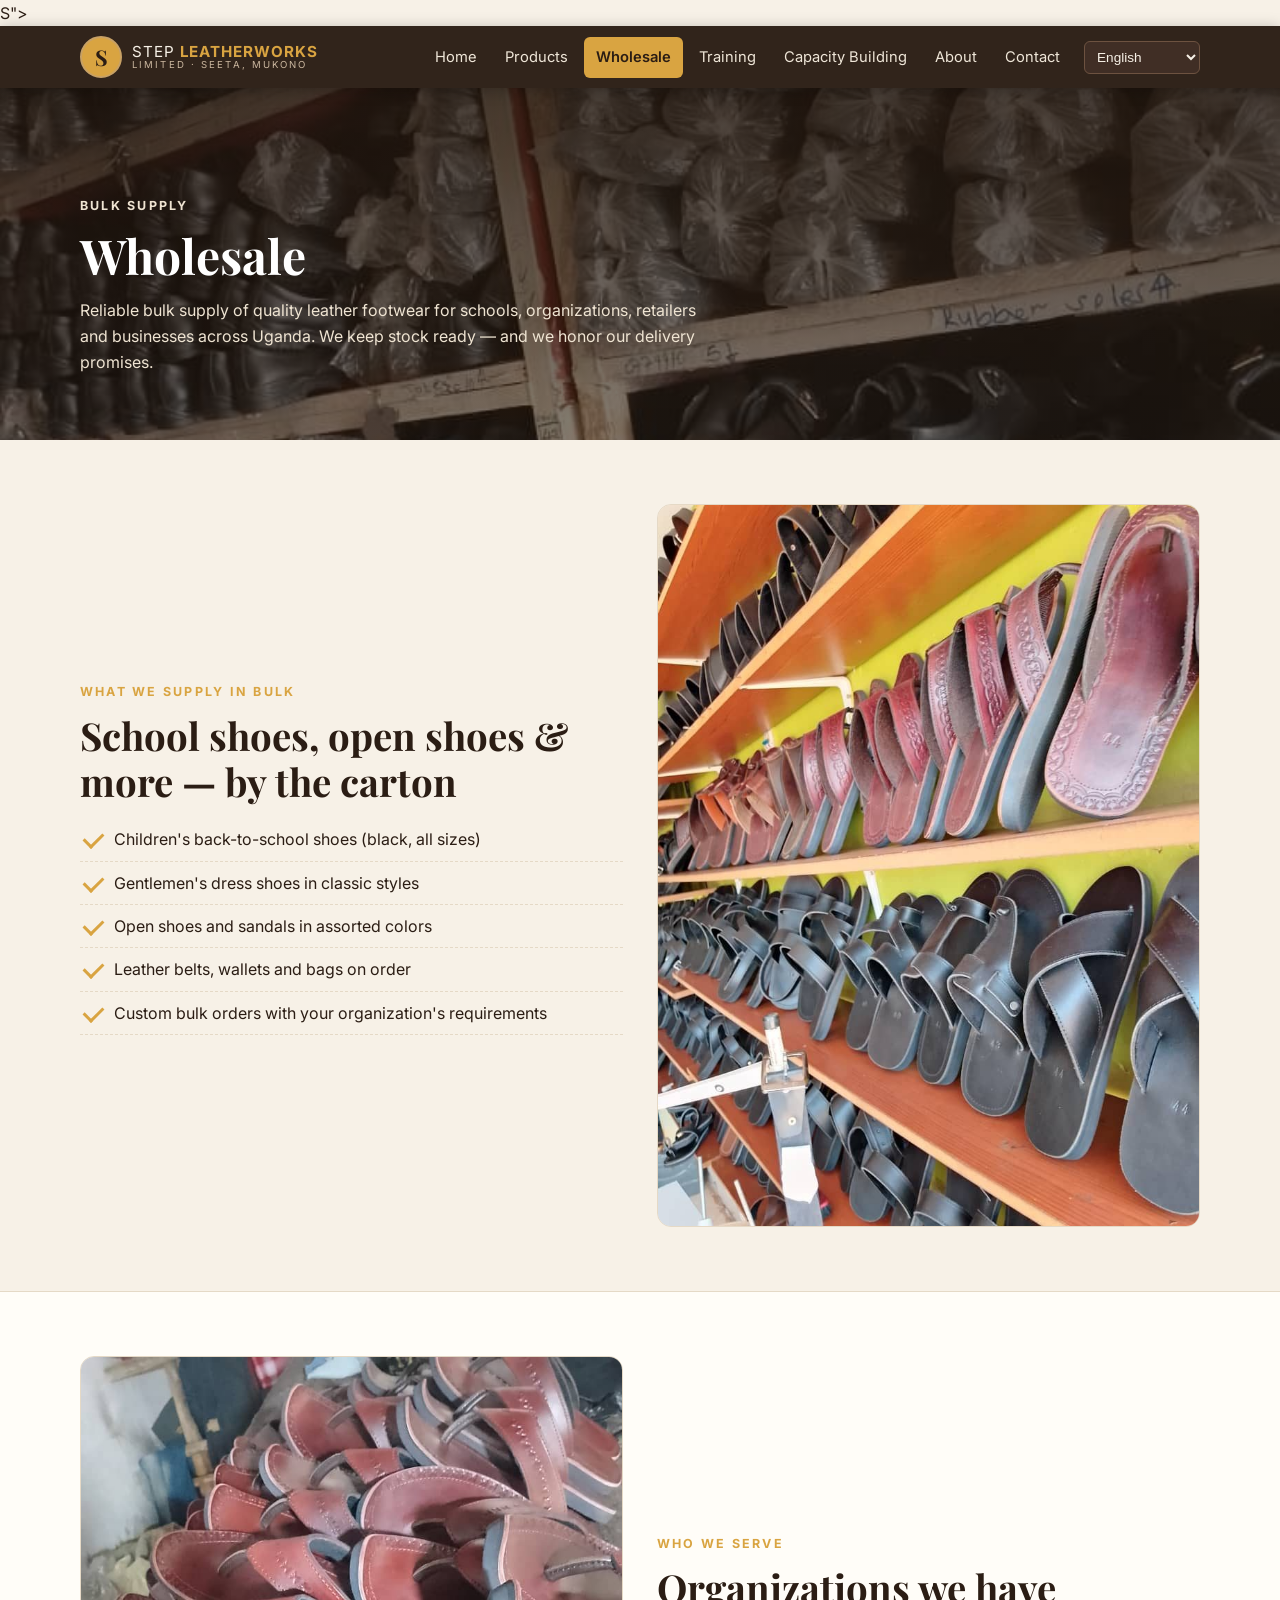
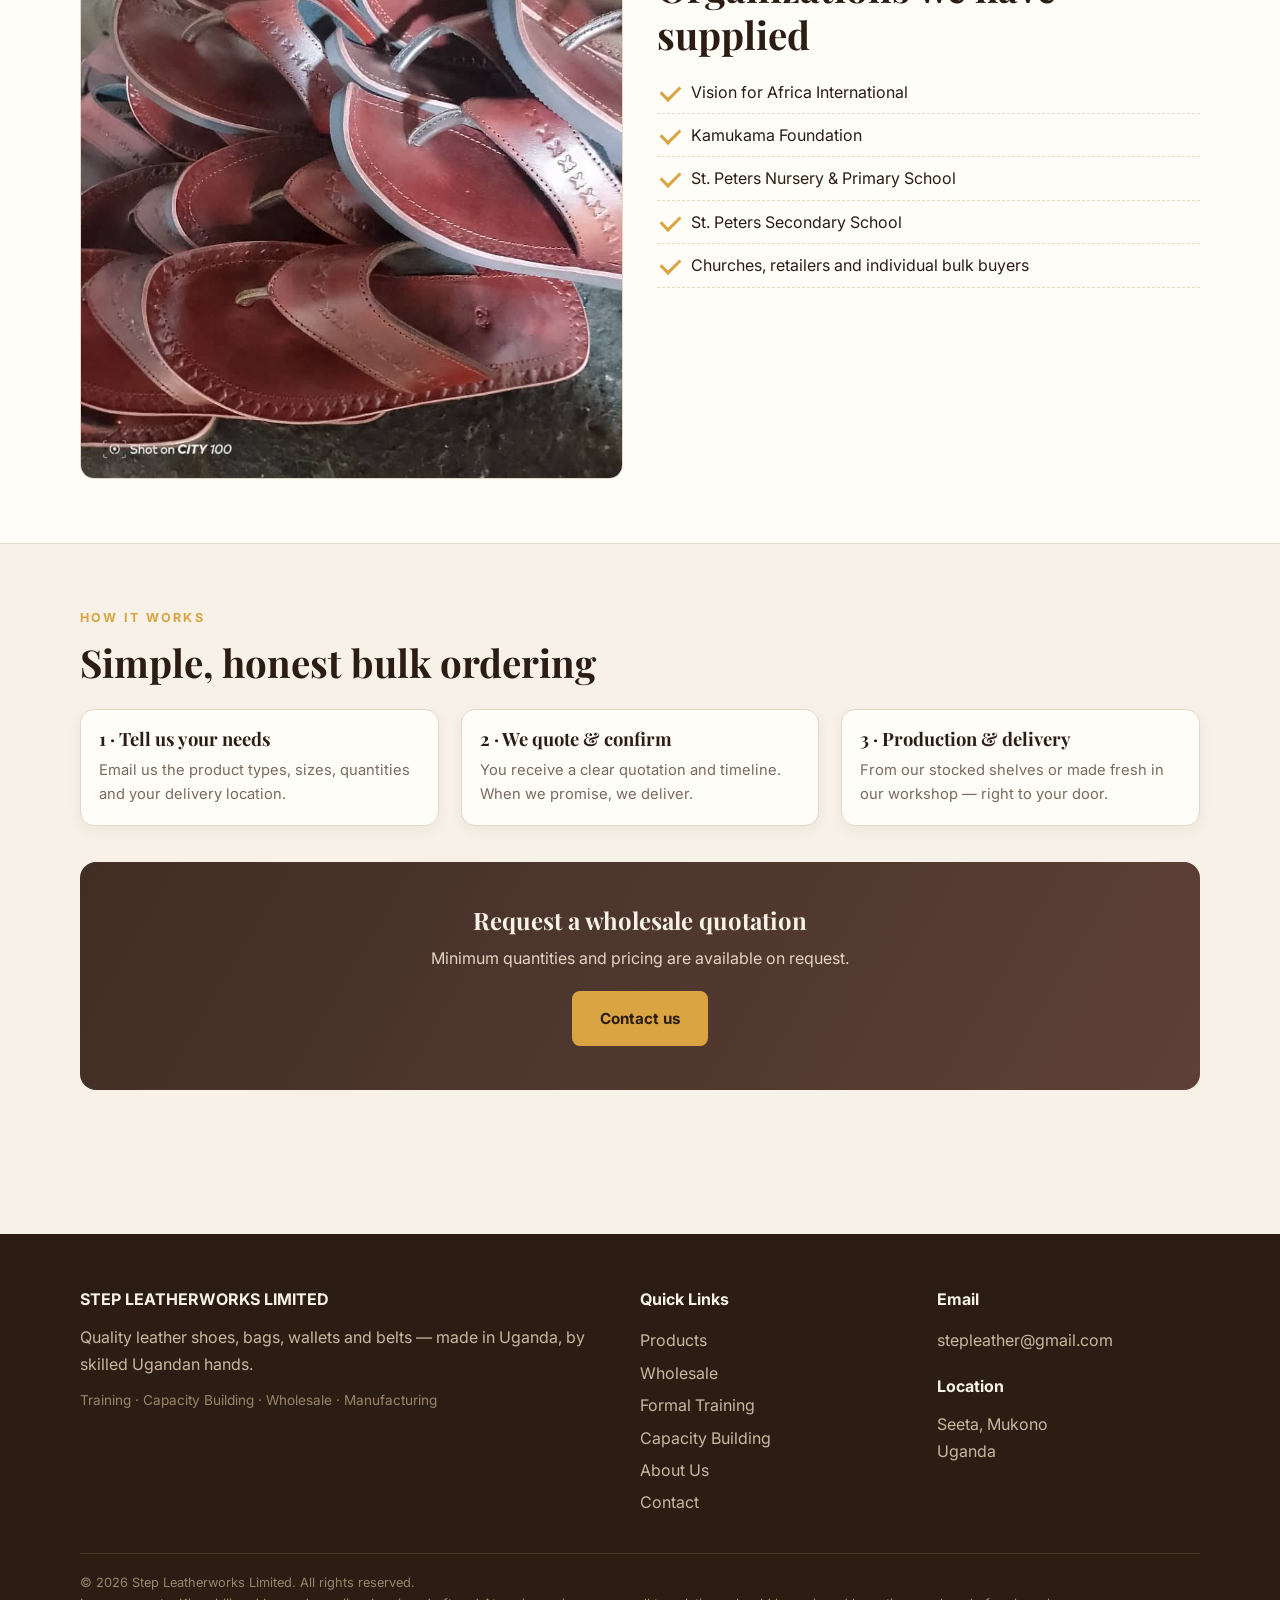
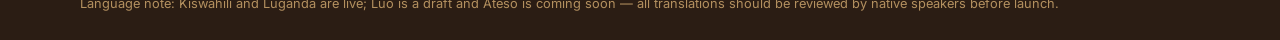
==== wholesale.html @ 599014ef "Deploy Step Leatherworks website with full assets" ====
<!DOCTYPE html>
<html lang="en">
<head>
<meta charset="UTF-8">
<meta name="viewport" content="width=device-width, initial-scale=1.0">
<title>Wholesale | Step Leatherworks Limited</title>
<meta name="description" content="Wholesale leather shoes and sandals in bulk for schools, organizations and retailers — Step Leatherworks, Seeta Mukono, Uganda.">
<link rel="icon" href="data:image/svg+xml,<svg xmlns="http://www.w3.org/2000/svg" viewBox="0 0 64 64"><circle cx="32" cy="32" r="30" fill="%23d9a441"/><text x="32" y="43" font-size="34" font-family="Georgia" font-weight="bold" text-anchor="middle" fill="%232b1d14">S</text></svg>">
<link rel="preconnect" href="https://fonts.googleapis.com">
<link href="https://fonts.googleapis.com/css2?family=Playfair+Display:wght@600;700&family=Inter:wght@400;600;700&display=swap" rel="stylesheet">
<link rel="stylesheet" href="assets/css/style.css">
</head>
<body>
<header class="site-header">
  <div class="container nav-wrap">
    <a class="brand" href="index.html">
      <span class="brand-mark">S</span>
      <span class="brand-text">STEP <b>LEATHERWORKS</b><small>LIMITED · SEETA, MUKONO</small></span>
    </a>
    <button class="nav-toggle" aria-label="Menu">☰</button>
    <nav class="main-nav">
        <a href="index.html" data-i18n="nav_home">Home</a>
        <a href="products.html" data-i18n="nav_products">Products</a>
        <a href="wholesale.html" data-i18n="nav_wholesale" class="active">Wholesale</a>
        <a href="training.html" data-i18n="nav_training">Training</a>
        <a href="capacity.html" data-i18n="nav_capacity">Capacity Building</a>
        <a href="about.html" data-i18n="nav_about">About</a>
        <a href="contact.html" data-i18n="nav_contact">Contact</a>
        <select id="langSel" aria-label="Language">
          <option value="en">English</option>
          <option value="sw">Kiswahili</option>
          <option value="lg">Luganda</option>
          <option value="lo">Luo (draft)</option>
          <option value="at">Ateso (soon)</option>
        </select>
    </nav>
  </div>
</header>


<section class="page-hero" style="background-image:url('assets/img/stock-shelves.jpg')">
  <div class="container">
    <p class="kicker">Bulk Supply</p>
    <h1>Wholesale</h1>
    <p>Reliable bulk supply of quality leather footwear for schools, organizations, retailers
       and businesses across Uganda. We keep stock ready — and we honor our delivery promises.</p>
  </div>
</section>

<section class="section">
  <div class="container split">
    <div>
      <p class="kicker">What we supply in bulk</p>
      <h2 class="section-title">School shoes, open shoes &amp; more — by the carton</h2>
      <ul class="checks">
        <li>Children's back-to-school shoes (black, all sizes)</li>
        <li>Gentlemen's dress shoes in classic styles</li>
        <li>Open shoes and sandals in assorted colors</li>
        <li>Leather belts, wallets and bags on order</li>
        <li>Custom bulk orders with your organization's requirements</li>
      </ul>
    </div>
    <div><img class="img-round" src="assets/img/open-shelves-2.jpg" alt="Rows of sandals ready for wholesale"></div>
  </div>
</section>

<section class="section alt">
  <div class="container split">
    <div><img class="img-round" src="assets/img/open-pile.jpg" alt="Leather sandals prepared in bulk"></div>
    <div>
      <p class="kicker">Who we serve</p>
      <h2 class="section-title">Organizations we have supplied</h2>
      <ul class="checks">
        <li>Vision for Africa International</li>
        <li>Kamukama Foundation</li>
        <li>St. Peters Nursery &amp; Primary School</li>
        <li>St. Peters Secondary School</li>
        <li>Churches, retailers and individual bulk buyers</li>
      </ul>
    </div>
  </div>
</section>

<section class="section">
  <div class="container">
    <p class="kicker">How it works</p>
    <h2 class="section-title">Simple, honest bulk ordering</h2>
    <div class="grid-3" style="margin-top:24px">
      <div class="card"><div class="card-body"><h3>1 · Tell us your needs</h3>
        <p>Email us the product types, sizes, quantities and your delivery location.</p></div></div>
      <div class="card"><div class="card-body"><h3>2 · We quote &amp; confirm</h3>
        <p>You receive a clear quotation and timeline. When we promise, we deliver.</p></div></div>
      <div class="card"><div class="card-body"><h3>3 · Production &amp; delivery</h3>
        <p>From our stocked shelves or made fresh in our workshop — right to your door.</p></div></div>
    </div>
    <div class="cta-banner" style="margin-top:36px">
      <h2>Request a wholesale quotation</h2>
      <p>Minimum quantities and pricing are available on request.</p>
      <a class="btn" href="contact.html">Contact us</a>
    </div>
  </div>
</section>


<footer class="site-footer">
  <div class="container">
    <div class="footer-grid">
      <div>
        <h4>STEP LEATHERWORKS LIMITED</h4>
        <p data-i18n="foot_tag">Quality leather shoes, bags, wallets and belts — made in Uganda, by skilled Ugandan hands.</p>
        <p style="margin-top:12px;font-size:.85rem;color:#9b8468">Training · Capacity Building · Wholesale · Manufacturing</p>
      </div>
      <div>
        <h4 data-i18n="f_links">Quick Links</h4>
        <a href="products.html">Products</a>
        <a href="wholesale.html">Wholesale</a>
        <a href="training.html">Formal Training</a>
        <a href="capacity.html">Capacity Building</a>
        <a href="about.html">About Us</a>
        <a href="contact.html">Contact</a>
      </div>
      <div>
        <h4 data-i18n="f_email">Email</h4>
        <a href="mailto:stepleather@gmail.com">stepleather@gmail.com</a>
        <h4 style="margin-top:16px" data-i18n="f_loc">Location</h4>
        <span>Seeta, Mukono<br>Uganda</span>
      </div>
    </div>
    <div class="footer-note">
      <p>© 2026 Step Leatherworks Limited. All rights reserved.</p>
      <p class="disc">Language note: Kiswahili and Luganda are live; Luo is a draft and Ateso is coming soon — all translations should be reviewed by native speakers before launch.</p>
    </div>
  </div>
</footer>
<script src="assets/js/main.js"></script>
</body>
</html>
---- assets/css/style.css ----
/* ============ STEP LEATHERWORKS — site stylesheet ============ */
:root{
  --ink:#2b1d14; --brown:#5d4037; --brown-d:#402e25; --tan:#c8a165; --amber:#d9a441;
  --cream:#f7f1e7; --paper:#fffdf8; --muted:#7a6a5d; --line:#e5d9c6;
}
*{margin:0;padding:0;box-sizing:border-box}
html{scroll-behavior:smooth}
body{font-family:'Inter',system-ui,-apple-system,'Segoe UI',sans-serif;color:var(--ink);
  background:var(--cream);line-height:1.65;font-size:16px}
h1,h2,h3,.serif{font-family:'Playfair Display',Georgia,'Times New Roman',serif;line-height:1.2}
img{max-width:100%;display:block}
a{color:var(--brown)}
.container{width:min(1120px,92%);margin:0 auto}
.section{padding:64px 0}
.section.alt{background:var(--paper);border-top:1px solid var(--line);border-bottom:1px solid var(--line)}
.kicker{text-transform:uppercase;letter-spacing:.18em;font-size:.78rem;color:var(--amber);
  font-weight:700;margin-bottom:10px}
.section-title{font-size:clamp(1.6rem,3.5vw,2.4rem);margin-bottom:14px}
.lead{color:var(--muted);max-width:70ch}

/* ---------- header ---------- */
.site-header{position:sticky;top:0;z-index:50;background:rgba(43,29,20,.97);
  box-shadow:0 2px 14px rgba(0,0,0,.25)}
.nav-wrap{display:flex;align-items:center;justify-content:space-between;gap:16px;padding:10px 0}
.brand{display:flex;align-items:center;gap:10px;text-decoration:none;color:var(--cream)}
.brand-mark{width:42px;height:42px;border-radius:50%;background:var(--amber);color:var(--ink);
  display:grid;place-items:center;font-family:'Playfair Display',serif;font-weight:700;font-size:1.35rem;
  border:2px solid var(--tan)}
.brand-text{line-height:1.1;font-size:.95rem;letter-spacing:.06em}
.brand-text b{color:var(--amber)}
.brand-text small{display:block;font-size:.6rem;letter-spacing:.22em;color:#cbb79f}
.main-nav{display:flex;align-items:center;gap:4px;flex-wrap:wrap}
.main-nav a{color:#efe6d8;text-decoration:none;padding:8px 12px;border-radius:6px;font-size:.92rem}
.main-nav a:hover{background:rgba(255,255,255,.08)}
.main-nav a.active{background:var(--amber);color:var(--ink);font-weight:600}
#langSel{margin-left:8px;background:var(--brown-d);color:var(--cream);border:1px solid #6d5240;
  border-radius:6px;padding:7px 8px;font-size:.85rem}
.nav-toggle{display:none;background:none;border:1px solid #6d5240;color:var(--cream);
  border-radius:6px;font-size:1.3rem;padding:4px 12px;cursor:pointer}
@media(max-width:900px){
  .nav-toggle{display:block}
  .main-nav{display:none;position:absolute;top:100%;left:0;right:0;background:var(--ink);
    flex-direction:column;align-items:stretch;padding:10px 4%;gap:2px}
  .main-nav.open{display:flex}
  #langSel{margin:8px 0 0}
}

/* ---------- hero ---------- */
.hero{position:relative;min-height:74vh;display:flex;align-items:center;color:#fff;
  background-size:cover;background-position:center}
.hero::before{content:"";position:absolute;inset:0;
  background:linear-gradient(105deg,rgba(28,17,10,.88) 20%,rgba(28,17,10,.55) 60%,rgba(28,17,10,.35))}
.hero .container{position:relative;z-index:1;padding:70px 0}
.hero h1{font-size:clamp(2rem,5.4vw,3.6rem);max-width:16ch;margin:12px 0 18px}
.hero p{max-width:56ch;font-size:1.05rem;color:#efe4d2}
.hero .kicker{color:var(--amber)}
.hero-btns{display:flex;gap:14px;margin-top:28px;flex-wrap:wrap}

/* ---------- page hero ---------- */
.page-hero{position:relative;color:#fff;padding:96px 0 64px;background-size:cover;background-position:center}
.page-hero::before{content:"";position:absolute;inset:0;
  background:linear-gradient(180deg,rgba(30,19,11,.82),rgba(30,19,11,.55))}
.page-hero .container{position:relative;z-index:1}
.page-hero h1{font-size:clamp(1.9rem,4.6vw,3rem);max-width:22ch}
.page-hero p{max-width:64ch;color:#efe4d2;margin-top:12px}

/* ---------- buttons ---------- */
.btn{display:inline-block;background:var(--amber);color:var(--ink);text-decoration:none;
  padding:13px 26px;border-radius:8px;font-weight:700;border:2px solid var(--amber);cursor:pointer;
  font-size:.95rem;transition:.2s}
.btn:hover{background:var(--tan);border-color:var(--tan)}
.btn-ghost{background:transparent;color:var(--cream);border-color:var(--tan)}
.btn-ghost:hover{background:rgba(255,255,255,.12);color:#fff}
.btn-dark{background:var(--brown);border-color:var(--brown);color:var(--cream)}
.btn-dark:hover{background:var(--brown-d)}

/* ---------- stats ---------- */
.stats{display:grid;grid-template-columns:repeat(auto-fit,minmax(180px,1fr));gap:16px;margin-top:-46px;position:relative;z-index:2}
.stat{background:var(--paper);border:1px solid var(--line);border-radius:12px;padding:22px 18px;text-align:center;
  box-shadow:0 8px 24px rgba(43,29,20,.10)}
.stat b{display:block;font-family:'Playfair Display',serif;font-size:1.9rem;color:var(--brown)}
.stat span{font-size:.85rem;color:var(--muted)}

/* ---------- cards & grids ---------- */
.grid-2{display:grid;grid-template-columns:1fr 1fr;gap:36px;align-items:center}
.grid-3{display:grid;grid-template-columns:repeat(3,1fr);gap:22px}
.grid-4{display:grid;grid-template-columns:repeat(4,1fr);gap:22px}
@media(max-width:900px){.grid-2,.grid-3,.grid-4{grid-template-columns:1fr 1fr}}
@media(max-width:600px){.grid-2,.grid-3,.grid-4{grid-template-columns:1fr}}
.card{background:var(--paper);border:1px solid var(--line);border-radius:14px;overflow:hidden;
  transition:.25s;box-shadow:0 4px 14px rgba(43,29,20,.06)}
.card:hover{transform:translateY(-4px);box-shadow:0 12px 30px rgba(43,29,20,.14)}
.card img{width:100%;height:210px;object-fit:cover}
.card .card-body{padding:18px}
.card h3{font-size:1.15rem;margin-bottom:8px}
.card p{font-size:.92rem;color:var(--muted)}
.card a.more{display:inline-block;margin-top:10px;font-weight:600;font-size:.88rem}

/* ---------- gallery ---------- */
.gallery{display:grid;grid-template-columns:repeat(auto-fill,minmax(230px,1fr));gap:16px}
.gallery figure{border-radius:12px;overflow:hidden;border:1px solid var(--line);position:relative;
  background:var(--paper)}
.gallery img{width:100%;height:230px;object-fit:cover;transition:.35s}
.gallery figure:hover img{transform:scale(1.05)}
.gallery figcaption{padding:10px 12px;font-size:.85rem;color:var(--muted);background:var(--paper)}
.cat-title{font-size:1.35rem;margin:38px 0 14px;padding-bottom:8px;border-bottom:2px solid var(--tan)}

/* ---------- lists & feature rows ---------- */
.checks{list-style:none;margin:14px 0}
.checks li{padding:8px 0 8px 34px;position:relative;border-bottom:1px dashed var(--line)}
.checks li::before{content:"";position:absolute;left:4px;top:14px;width:16px;height:9px;
  border-left:3px solid var(--amber);border-bottom:3px solid var(--amber);transform:rotate(-45deg)}
.two-col-list{columns:2;column-gap:34px}
@media(max-width:640px){.two-col-list{columns:1}}

/* ---------- timeline ---------- */
.timeline{position:relative;margin:26px 0;padding-left:26px;border-left:3px solid var(--tan)}
.tl-item{position:relative;padding:0 0 26px 22px}
.tl-item::before{content:"";position:absolute;left:-35px;top:4px;width:16px;height:16px;border-radius:50%;
  background:var(--amber);border:3px solid var(--cream);box-shadow:0 0 0 2px var(--tan)}
.tl-item .tl-year{font-weight:800;color:var(--brown);letter-spacing:.05em}
.tl-item p{color:var(--muted);font-size:.94rem;max-width:70ch}

/* ---------- team / awards ---------- */
.team-card{text-align:center;padding:28px 18px}
.avatar{width:92px;height:92px;border-radius:50%;margin:0 auto 14px;display:grid;place-items:center;
  background:var(--brown);color:var(--cream);font-family:'Playfair Display',serif;font-size:1.7rem;
  border:3px solid var(--tan)}
.badge-row{display:flex;flex-wrap:wrap;gap:12px;margin-top:16px}
.badge{background:var(--paper);border:1px solid var(--line);border-radius:999px;padding:9px 18px;
  font-size:.88rem;color:var(--brown);font-weight:600}
.badge::before{content:"★ ";color:var(--amber)}

/* ---------- contact ---------- */
.contact-grid{display:grid;grid-template-columns:1fr 1.2fr;gap:30px}
@media(max-width:820px){.contact-grid{grid-template-columns:1fr}}
.contact-card{background:var(--paper);border:1px solid var(--line);border-radius:14px;padding:26px}
form label{display:block;font-weight:600;font-size:.9rem;margin:14px 0 6px}
form input,form select,form textarea{width:100%;padding:12px;border:1px solid var(--line);border-radius:8px;
  background:#fff;font-size:.95rem;font-family:inherit}
form input:focus,form select:focus,form textarea:focus{outline:2px solid var(--tan);border-color:var(--tan)}
form textarea{min-height:130px;resize:vertical}

/* ---------- CTA banner / footer ---------- */
.cta-banner{background:linear-gradient(120deg,var(--brown-d),var(--brown));color:var(--cream);
  border-radius:16px;padding:44px 36px;text-align:center;margin:10px 0 20px}
.cta-banner h2{margin-bottom:10px}
.cta-banner p{color:#e4d4bf;max-width:60ch;margin:0 auto 20px}
.site-footer{background:var(--ink);color:#cbb79f;padding:52px 0 26px;margin-top:60px}
.footer-grid{display:grid;grid-template-columns:2fr 1fr 1fr;gap:34px}
@media(max-width:820px){.footer-grid{grid-template-columns:1fr}}
.site-footer h4{color:var(--cream);margin-bottom:12px;font-size:1rem}
.site-footer a{color:#cbb79f;text-decoration:none;display:block;padding:3px 0}
.site-footer a:hover{color:var(--amber)}
.footer-note{border-top:1px solid #453324;margin-top:34px;padding-top:18px;font-size:.8rem;color:#9b8468}
.footer-note .disc{color:#b3905f}

/* ---------- misc ---------- */
.notice{background:#f3e7cf;border:1px solid var(--tan);border-radius:10px;padding:14px 18px;
  font-size:.9rem;color:#6b5426;margin:18px 0}
.img-round{border-radius:14px;border:1px solid var(--line)}
.split{display:grid;grid-template-columns:1fr 1fr;gap:34px;align-items:center}
@media(max-width:820px){.split{grid-template-columns:1fr}}
hr.soft{border:none;border-top:1px solid var(--line);margin:34px 0}
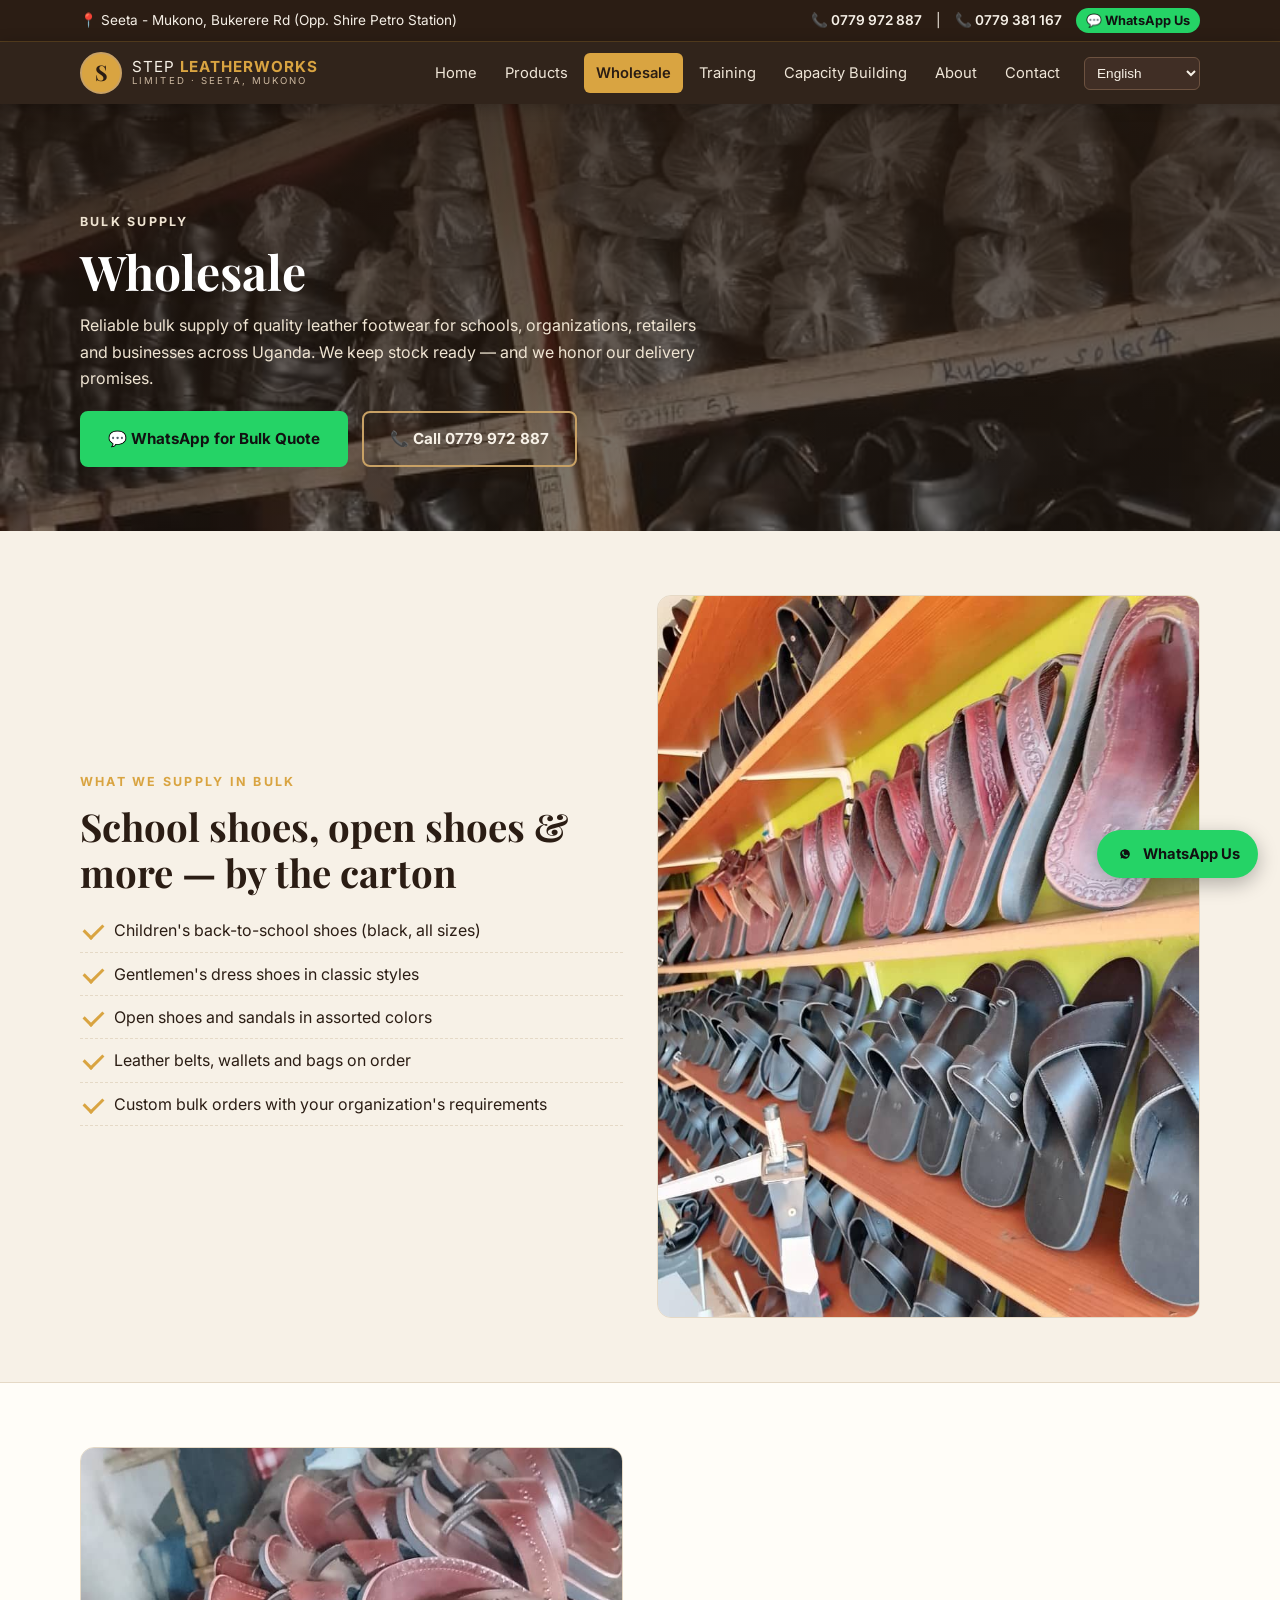
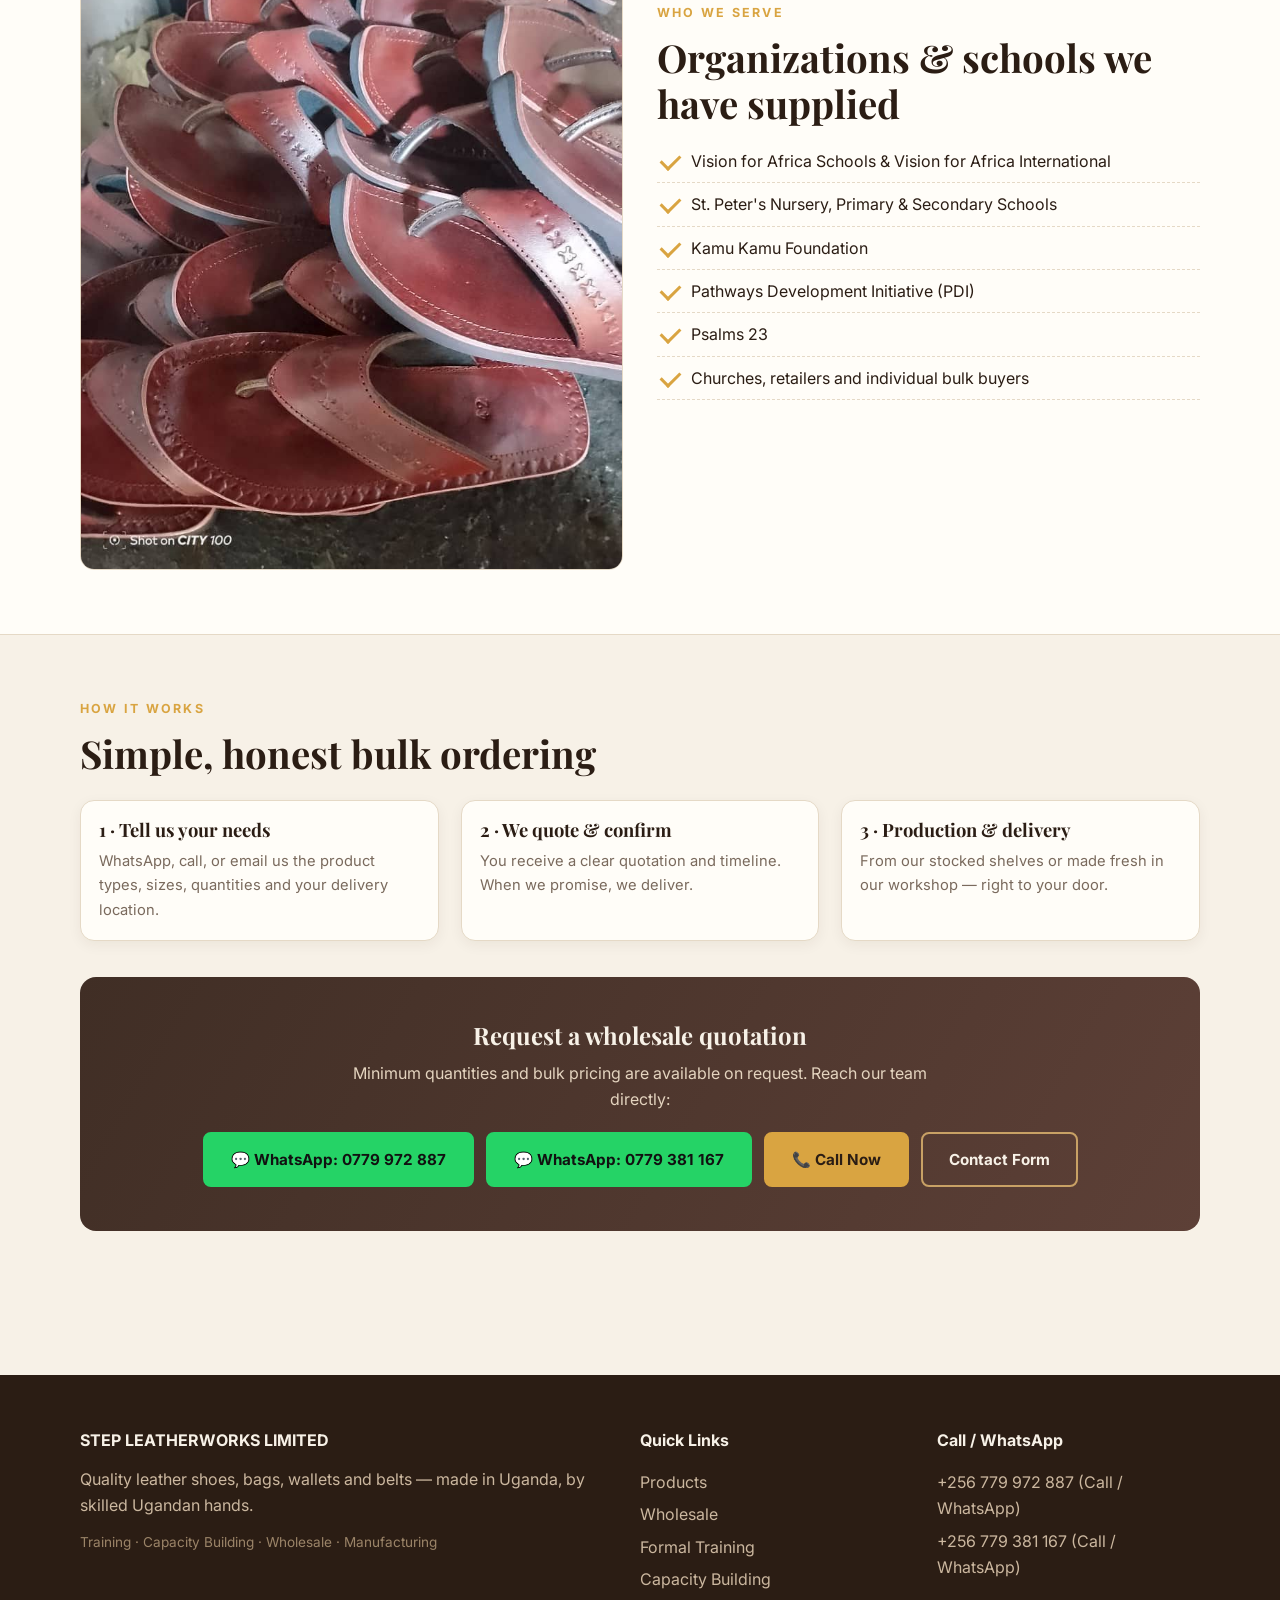
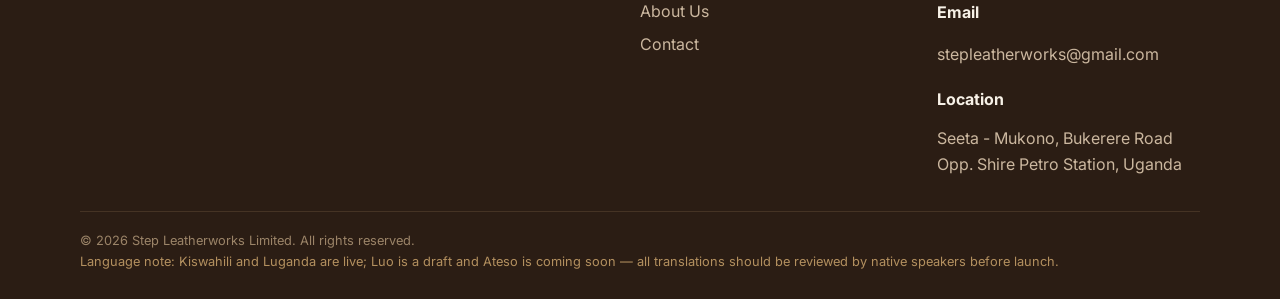
==== commit de6dcf48: "Enhance wholesale.html with new features and styles Added new styles and contact options, updated or" ====
--- a/wholesale.html
+++ b/wholesale.html
@@ -5,12 +5,119 @@
 <meta name="viewport" content="width=device-width, initial-scale=1.0">
 <title>Wholesale | Step Leatherworks Limited</title>
 <meta name="description" content="Wholesale leather shoes and sandals in bulk for schools, organizations and retailers — Step Leatherworks, Seeta Mukono, Uganda.">
-<link rel="icon" href="data:image/svg+xml,<svg xmlns="http://www.w3.org/2000/svg" viewBox="0 0 64 64"><circle cx="32" cy="32" r="30" fill="%23d9a441"/><text x="32" y="43" font-size="34" font-family="Georgia" font-weight="bold" text-anchor="middle" fill="%232b1d14">S</text></svg>">
+<link rel="icon" href="data:image/svg+xml,<svg xmlns='http://www.w3.org/2000/svg' viewBox='0 0 64 64'><circle cx='32' cy='32' r='30' fill='%23d9a441'/><text x='32' y='43' font-size='34' font-family='Georgia' font-weight='bold' text-anchor='middle' fill='%232b1d14'>S</text></svg>">
 <link rel="preconnect" href="https://fonts.googleapis.com">
 <link href="https://fonts.googleapis.com/css2?family=Playfair+Display:wght@600;700&family=Inter:wght@400;600;700&display=swap" rel="stylesheet">
 <link rel="stylesheet" href="assets/css/style.css">
+<style>
+  /* Top Quick-Contact Bar */
+  .top-contact-bar {
+    background: #2b1d14;
+    color: #f5efe6;
+    font-size: 0.85rem;
+    padding: 8px 0;
+    border-bottom: 1px solid rgba(217, 164, 65, 0.25);
+  }
+  .top-contact-bar .container {
+    display: flex;
+    justify-content: space-between;
+    align-items: center;
+    flex-wrap: wrap;
+    gap: 8px;
+  }
+  .top-contact-links {
+    display: flex;
+    align-items: center;
+    gap: 14px;
+    flex-wrap: wrap;
+  }
+  .top-contact-links a {
+    color: #f5efe6;
+    text-decoration: none;
+    font-weight: 600;
+    display: inline-flex;
+    align-items: center;
+    gap: 5px;
+  }
+  .top-contact-links a:hover {
+    color: #d9a441;
+  }
+  .wa-pill {
+    background: #25D366;
+    color: #111 !important;
+    padding: 2px 10px;
+    border-radius: 20px;
+    font-size: 0.8rem;
+    font-weight: 700 !important;
+  }
+  .wa-pill:hover {
+    background: #1ebe5d;
+  }
+
+  /* WhatsApp Action Button */
+  .btn-whatsapp {
+    background: #25D366 !important;
+    color: #111 !important;
+    border-color: #25D366 !important;
+    font-weight: 700;
+  }
+  .btn-whatsapp:hover {
+    background: #1ebe5d !important;
+  }
+
+  /* CTA Action Row */
+  .cta-actions {
+    display: flex;
+    justify-content: center;
+    gap: 12px;
+    flex-wrap: wrap;
+    margin-top: 18px;
+  }
+
+  /* Floating WhatsApp Button */
+  .floating-wa {
+    position: fixed;
+    bottom: 22px;
+    right: 22px;
+    background: #25D366;
+    color: #111;
+    font-weight: 700;
+    font-size: 0.92rem;
+    padding: 12px 18px;
+    border-radius: 50px;
+    text-decoration: none;
+    box-shadow: 0 6px 20px rgba(0,0,0,0.28);
+    display: inline-flex;
+    align-items: center;
+    gap: 8px;
+    z-index: 999;
+    transition: transform 0.2s ease, background 0.2s ease;
+  }
+  .floating-wa:hover {
+    background: #1ebe5d;
+    transform: translateY(-2px);
+  }
+  @media (max-width: 600px) {
+    .top-contact-bar .loc-text { display: none; }
+    .floating-wa { bottom: 16px; right: 16px; padding: 10px 15px; font-size: 0.85rem; }
+  }
+</style>
 </head>
 <body>
+
+<!-- Top Quick Contact Bar -->
+<div class="top-contact-bar">
+  <div class="container">
+    <span class="loc-text">📍 Seeta - Mukono, Bukerere Rd (Opp. Shire Petro Station)</span>
+    <div class="top-contact-links">
+      <a href="tel:+256779972887">📞 0779 972 887</a>
+      <span>|</span>
+      <a href="tel:+256779381167">📞 0779 381 167</a>
+      <a class="wa-pill" href="https://wa.me/256779972887?text=Hello%20Step%20Leatherworks%20Limited,%20I%20would%20like%20to%20inquire%20about%20wholesale%20orders." target="_blank" rel="noopener">💬 WhatsApp Us</a>
+    </div>
+  </div>
+</div>
+
 <header class="site-header">
   <div class="container nav-wrap">
     <a class="brand" href="index.html">
@@ -37,13 +144,16 @@
   </div>
 </header>
 
-
 <section class="page-hero" style="background-image:url('assets/img/stock-shelves.jpg')">
   <div class="container">
     <p class="kicker">Bulk Supply</p>
     <h1>Wholesale</h1>
     <p>Reliable bulk supply of quality leather footwear for schools, organizations, retailers
        and businesses across Uganda. We keep stock ready — and we honor our delivery promises.</p>
+    <div class="hero-btns" style="margin-top:20px">
+      <a class="btn btn-whatsapp" href="https://wa.me/256779972887?text=Hello%20Step%20Leatherworks%20Limited,%20I%20would%20like%20to%20request%20a%20wholesale%20quotation." target="_blank" rel="noopener">💬 WhatsApp for Bulk Quote</a>
+      <a class="btn btn-ghost" href="tel:+256779972887">📞 Call 0779 972 887</a>
+    </div>
   </div>
 </section>
 
@@ -69,12 +179,13 @@
     <div><img class="img-round" src="assets/img/open-pile.jpg" alt="Leather sandals prepared in bulk"></div>
     <div>
       <p class="kicker">Who we serve</p>
-      <h2 class="section-title">Organizations we have supplied</h2>
+      <h2 class="section-title">Organizations &amp; schools we have supplied</h2>
       <ul class="checks">
-        <li>Vision for Africa International</li>
-        <li>Kamukama Foundation</li>
-        <li>St. Peters Nursery &amp; Primary School</li>
-        <li>St. Peters Secondary School</li>
+        <li>Vision for Africa Schools &amp; Vision for Africa International</li>
+        <li>St. Peter's Nursery, Primary &amp; Secondary Schools</li>
+        <li>Kamu Kamu Foundation</li>
+        <li>Pathways Development Initiative (PDI)</li>
+        <li>Psalms 23</li>
         <li>Churches, retailers and individual bulk buyers</li>
       </ul>
     </div>
@@ -87,7 +198,7 @@
     <h2 class="section-title">Simple, honest bulk ordering</h2>
     <div class="grid-3" style="margin-top:24px">
       <div class="card"><div class="card-body"><h3>1 · Tell us your needs</h3>
-        <p>Email us the product types, sizes, quantities and your delivery location.</p></div></div>
+        <p>WhatsApp, call, or email us the product types, sizes, quantities and your delivery location.</p></div></div>
       <div class="card"><div class="card-body"><h3>2 · We quote &amp; confirm</h3>
         <p>You receive a clear quotation and timeline. When we promise, we deliver.</p></div></div>
       <div class="card"><div class="card-body"><h3>3 · Production &amp; delivery</h3>
@@ -95,12 +206,16 @@
     </div>
     <div class="cta-banner" style="margin-top:36px">
       <h2>Request a wholesale quotation</h2>
-      <p>Minimum quantities and pricing are available on request.</p>
-      <a class="btn" href="contact.html">Contact us</a>
-    </div>
-  </div>
-</section>
-
+      <p>Minimum quantities and bulk pricing are available on request. Reach our team directly:</p>
+      <div class="cta-actions">
+        <a class="btn btn-whatsapp" href="https://wa.me/256779972887?text=Hello%20Step%20Leatherworks,%20I%20would%20like%20to%20request%20a%20wholesale%20quotation." target="_blank" rel="noopener">💬 WhatsApp: 0779 972 887</a>
+        <a class="btn btn-whatsapp" href="https://wa.me/256779381167?text=Hello%20Step%20Leatherworks,%20I%20would%20like%20to%20request%20a%20wholesale%20quotation." target="_blank" rel="noopener">💬 WhatsApp: 0779 381 167</a>
+        <a class="btn" href="tel:+256779972887">📞 Call Now</a>
+        <a class="btn btn-ghost" href="contact.html">Contact Form</a>
+      </div>
+    </div>
+  </div>
+</section>
 
 <footer class="site-footer">
   <div class="container">
@@ -120,10 +235,13 @@
         <a href="contact.html">Contact</a>
       </div>
       <div>
-        <h4 data-i18n="f_email">Email</h4>
-        <a href="mailto:stepleather@gmail.com">stepleather@gmail.com</a>
+        <h4>Call / WhatsApp</h4>
+        <a href="https://wa.me/256779972887" target="_blank" rel="noopener">+256 779 972 887 (Call / WhatsApp)</a>
+        <a href="https://wa.me/256779381167" target="_blank" rel="noopener">+256 779 381 167 (Call / WhatsApp)</a>
+        <h4 style="margin-top:16px" data-i18n="f_email">Email</h4>
+        <a href="mailto:stepleatherworks@gmail.com">stepleatherworks@gmail.com</a>
         <h4 style="margin-top:16px" data-i18n="f_loc">Location</h4>
-        <span>Seeta, Mukono<br>Uganda</span>
+        <span>Seeta - Mukono, Bukerere Road<br>Opp. Shire Petro Station, Uganda</span>
       </div>
     </div>
     <div class="footer-note">
@@ -132,6 +250,13 @@
     </div>
   </div>
 </footer>
+
+<!-- Floating WhatsApp Button -->
+<a class="floating-wa" href="https://wa.me/256779972887?text=Hello%20Step%20Leatherworks%20Limited,%20I%20would%20like%20to%20inquire%20about%20wholesale%20supply." target="_blank" rel="noopener" aria-label="Chat on WhatsApp">
+  <svg width="20" height="20" viewBox="0 0 24 24" fill="currentColor"><path d="M12.031 6.172c-3.181 0-5.767 2.586-5.768 5.766-.001 1.298.38 2.27 1.019 3.287l-.582 2.128 2.182-.573c.978.58 1.911.928 3.145.929 3.178 0 5.767-2.587 5.768-5.766.001-3.187-2.575-5.77-5.764-5.771zm3.392 8.244c-.144.405-.837.774-1.17.824-.299.045-.677.063-1.092-.069-.252-.08-.575-.187-.988-.365-1.739-.751-2.874-2.502-2.961-2.617-.087-.116-.708-.94-.708-1.793s.448-1.273.607-1.446c.159-.173.346-.217.462-.217l.332.006c.106.005.249-.04.39.298.144.347.491 1.2.534 1.287.043.087.072.188.014.304-.058.116-.087.188-.173.289l-.26.304c-.087.086-.177.18-.076.354.101.174.449.741.964 1.201.662.591 1.221.774 1.394.86s.274.072.376-.043c.101-.116.433-.506.549-.68.116-.173.231-.145.39-.087s1.011.477 1.184.564.289.13.332.202c.045.072.045.419-.1.824z"/></svg>
+  <span>WhatsApp Us</span>
+</a>
+
 <script src="assets/js/main.js"></script>
 </body>
-</html>+</html>
